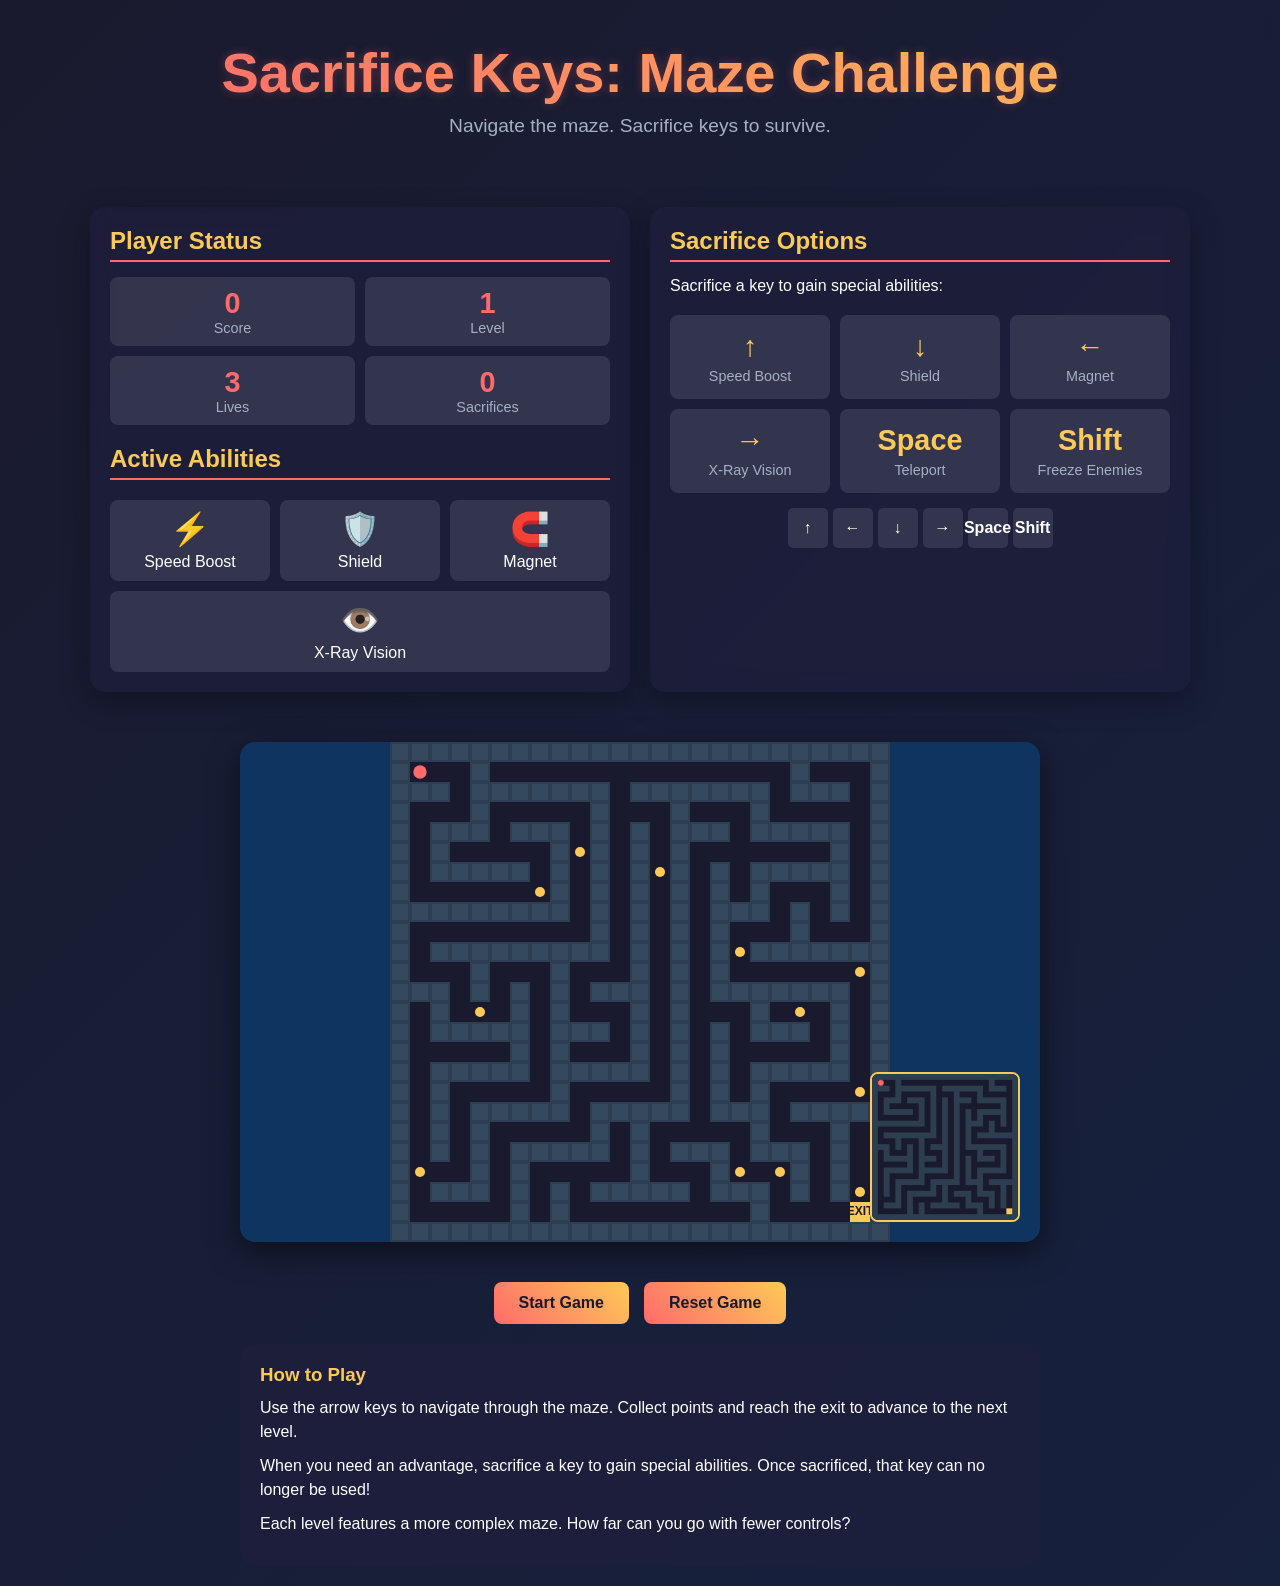
==== index.html @ 0e146a94 "completed keybound" ====
<!DOCTYPE html>
<html lang="en">
<head>
    <meta charset="UTF-8">
    <meta name="viewport" content="width=device-width, initial-scale=1.0">
    <title>Sacrifice Keys: Maze Challenge</title>
    <link rel="stylesheet" href="style.css">
</head>
<body>
    <div class="container">
        <header id="head">
            <h1>Sacrifice Keys: Maze Challenge</h1>
            <p class="subtitle">Navigate the maze. Sacrifice keys to survive.</p>
        </header>
        
        <div class="game-area" id="gameArea">
            <div class="player-section">
                <h2 class="section-title">Player Status</h2>
                <div class="stats">
                    <div class="stat">
                        <div class="stat-value" id="score">0</div>
                        <div class="stat-label">Score</div>
                    </div>
                    <div class="stat">
                        <div class="stat-value" id="level">1</div>
                        <div class="stat-label">Level</div>
                    </div>
                    <div class="stat">
                        <div class="stat-value" id="lives">3</div>
                        <div class="stat-label">Lives</div>
                    </div>
                    <div class="stat">
                        <div class="stat-value" id="sacrifices">0</div>
                        <div class="stat-label">Sacrifices</div>
                    </div>
                </div>
                
                <h3 class="section-title">Active Abilities</h3>
                <div class="abilities">
                    <div class="ability" id="ability-speed">
                        <div class="ability-icon">⚡</div>
                        <div>Speed Boost</div>
                    </div>
                    <div class="ability" id="ability-shield">
                        <div class="ability-icon">🛡️</div>
                        <div>Shield</div>
                    </div>
                    <div class="ability" id="ability-magnet">
                        <div class="ability-icon">🧲</div>
                        <div>Magnet</div>
                    </div>
                    <div class="ability" id="ability-vision">
                        <div class="ability-icon">👁️</div>
                        <div>X-Ray Vision</div>
                    </div>
                </div>
            </div>
            
            <div class="sacrifice-section">
                <h2 class="section-title">Sacrifice Options</h2>
                <p>Sacrifice a key to gain special abilities:</p>
                
                <div class="sacrifice-options">
                    <div class="sacrifice-option" data-key="ArrowUp" data-ability="speed">
                        <div class="key">↑</div>
                        <div class="sacrifice-effect">Speed Boost</div>
                    </div>
                    <div class="sacrifice-option" data-key="ArrowDown" data-ability="shield">
                        <div class="key">↓</div>
                        <div class="sacrifice-effect">Shield</div>
                    </div>
                    <div class="sacrifice-option" data-key="ArrowLeft" data-ability="magnet">
                        <div class="key">←</div>
                        <div class="sacrifice-effect">Magnet</div>
                    </div>
                    <div class="sacrifice-option" data-key="ArrowRight" data-ability="vision">
                        <div class="key">→</div>
                        <div class="sacrifice-effect">X-Ray Vision</div>
                    </div>
                    <div class="sacrifice-option" data-key="Space" data-ability="teleport">
                        <div class="key">Space</div>
                        <div class="sacrifice-effect">Teleport</div>
                    </div>
                    <div class="sacrifice-option" data-key="Shift" data-ability="freeze">
                        <div class="key">Shift</div>
                        <div class="sacrifice-effect">Freeze Enemies</div>
                    </div>
                </div>
                
                <div class="keyboard">
                    <div class="keyboard-key" data-key="ArrowUp">↑</div>
                    <div class="keyboard-key" data-key="ArrowLeft">←</div>
                    <div class="keyboard-key" data-key="ArrowDown">↓</div>
                    <div class="keyboard-key" data-key="ArrowRight">→</div>
                    <div class="keyboard-key" data-key="Space">Space</div>
                    <div class="keyboard-key" data-key="Shift">Shift</div>
                </div>
            </div>
        </div>
        
        <div class="maze-container">
            <canvas id="mazeCanvas"></canvas>
            <canvas class="mini-map" id="miniMap"></canvas>
            <div class="message" id="gameMessage">Game Over</div>
        </div>
        
        <div class="controls">
            <button id="startButton">Start Game</button>
            <button id="resetButton">Reset Game</button>
        </div>
        
        <div class="instructions" id="play">
            <h3>How to Play</h3>
            <p>Use the arrow keys to navigate through the maze. Collect points and reach the exit to advance to the next level.</p>
            <p>When you need an advantage, sacrifice a key to gain special abilities. Once sacrificed, that key can no longer be used!</p>
            <p>Each level features a more complex maze. How far can you go with fewer controls?</p>
        </div>
    </div>
    <script src="script.js"></script>
</body>
</html>
---- style.css ----
* {
            margin: 0;
            padding: 0;
            box-sizing: border-box;
            font-family: 'Segoe UI', Tahoma, Geneva, Verdana, sans-serif;
        }
        
        body {
            background: linear-gradient(135deg, #1a1a2e 0%, #16213e 100%);
            color: #fff;
            min-height: 100vh;
            display: flex;
            flex-direction: column;
            align-items: center;
            padding: 20px;
            overflow-x: hidden;
        }
        
        .container {
            max-width: 1100px;
            width: 100%;
            display: flex;
            flex-direction: column;
            align-items: center;
        }
        
        header {
            text-align: center;
            margin-bottom: 30px;
            padding: 20px;
            width: 100%;
        }
        
        h1 {
            font-size: 3.5rem;
            margin-bottom: 10px;
            background: linear-gradient(45deg, #ff6b6b, #feca57);
            -webkit-background-clip: text;
            background-clip: text;
            color: transparent;
            text-shadow: 0 0 10px rgba(255, 107, 107, 0.3);
        }
        
        .subtitle {
            font-size: 1.2rem;
            color: #a5b1c2;
            margin-bottom: 20px;
        }
        
        .game-area {
            display: flex;
            flex-wrap: wrap;
            gap: 20px;
            justify-content: center;
            width: 100%;
            margin-bottom: 30px;
        }
        
        .player-section {
            flex: 1;
            min-width: 300px;
            background: rgba(30, 30, 60, 0.7);
            border-radius: 15px;
            padding: 20px;
            box-shadow: 0 10px 30px rgba(0, 0, 0, 0.3);
            backdrop-filter: blur(10px);
        }
        
        .sacrifice-section {
            flex: 1;
            min-width: 300px;
            background: rgba(30, 30, 60, 0.7);
            border-radius: 15px;
            padding: 20px;
            box-shadow: 0 10px 30px rgba(0, 0, 0, 0.3);
            backdrop-filter: blur(10px);
        }
        
        .section-title {
            font-size: 1.5rem;
            margin-bottom: 15px;
            color: #feca57;
            border-bottom: 2px solid #ff6b6b;
            padding-bottom: 5px;
        }
        
        .stats {
            display: grid;
            grid-template-columns: 1fr 1fr;
            gap: 10px;
            margin-bottom: 20px;
        }
        
        .stat {
            background: rgba(255, 255, 255, 0.1);
            padding: 10px;
            border-radius: 8px;
            text-align: center;
        }
        
        .stat-value {
            font-size: 1.8rem;
            font-weight: bold;
            color: #ff6b6b;
        }
        
        .stat-label {
            font-size: 0.9rem;
            color: #a5b1c2;
        }
        
        .abilities {
            display: flex;
            flex-wrap: wrap;
            gap: 10px;
            margin-top: 20px;
        }
        
        .ability {
            background: rgba(255, 255, 255, 0.1);
            padding: 10px;
            border-radius: 8px;
            text-align: center;
            flex: 1;
            min-width: 120px;
            transition: transform 0.3s, box-shadow 0.3s;
        }
        
        .ability.active {
            background: rgba(255, 107, 107, 0.3);
            box-shadow: 0 0 15px rgba(255, 107, 107, 0.5);
            transform: scale(1.05);
        }
        
        .ability-icon {
            font-size: 2rem;
            margin-bottom: 5px;
        }
        
        .sacrifice-options {
            display: grid;
            grid-template-columns: repeat(3, 1fr);
            gap: 10px;
            margin-top: 20px;
        }
        
        .sacrifice-option {
            background: rgba(255, 255, 255, 0.1);
            padding: 15px;
            border-radius: 8px;
            text-align: center;
            cursor: pointer;
            transition: all 0.3s;
        }
        
        .sacrifice-option:hover {
            background: rgba(255, 107, 107, 0.3);
            transform: translateY(-5px);
        }
        
        .sacrifice-option.sacrificed {
            background: rgba(100, 100, 100, 0.5);
            opacity: 0.5;
            cursor: not-allowed;
        }
        
        .key {
            font-size: 1.8rem;
            font-weight: bold;
            color: #feca57;
            margin-bottom: 5px;
        }
        
        .sacrifice-effect {
            font-size: 0.9rem;
            color: #a5b1c2;
        }
        
        .maze-container {
            width: 100%;
            max-width: 800px;
            height: 500px;
            background: rgba(0, 0, 0, 0.3);
            border-radius: 15px;
            overflow: hidden;
            margin: 20px 0;
            position: relative;
            box-shadow: 0 10px 30px rgba(0, 0, 0, 0.5);
        }
        
        #mazeCanvas {
            width: 100%;
            height: 100%;
        }
        
        .controls {
            display: flex;
            gap: 15px;
            margin-top: 20px;
        }
        
        button {
            padding: 12px 25px;
            border: none;
            border-radius: 8px;
            background: linear-gradient(45deg, #ff6b6b, #feca57);
            color: #1a1a2e;
            font-weight: bold;
            cursor: pointer;
            transition: transform 0.3s, box-shadow 0.3s;
            font-size: 1rem;
        }
        
        button:hover {
            transform: translateY(-3px);
            box-shadow: 0 5px 15px rgba(255, 107, 107, 0.4);
        }
        
        button:disabled {
            background: #555;
            color: #999;
            cursor: not-allowed;
            transform: none;
            box-shadow: none;
        }
        
        .message {
            position: absolute;
            top: 50%;
            left: 50%;
            transform: translate(-50%, -50%);
            background: rgba(0, 0, 0, 0.8);
            padding: 20px 40px;
            border-radius: 10px;
            text-align: center;
            font-size: 1.5rem;
            color: #feca57;
            display: none;
            z-index: 10;
            box-shadow: 0 0 30px rgba(255, 107, 107, 0.5);
        }
        
        .instructions {
            background: rgba(30, 30, 60, 0.7);
            border-radius: 15px;
            padding: 20px;
            margin-top: 20px;
            width: 100%;
            max-width: 800px;
        }
        
        .instructions h3 {
            color: #feca57;
            margin-bottom: 10px;
        }
        
        .instructions p {
            margin-bottom: 10px;
            line-height: 1.5;
        }
        
        .keyboard {
            display: flex;
            flex-wrap: wrap;
            justify-content: center;
            gap: 5px;
            margin-top: 15px;
            max-width: 600px;
        }
        
        .keyboard-key {
            width: 40px;
            height: 40px;
            background: rgba(255, 255, 255, 0.1);
            display: flex;
            align-items: center;
            justify-content: center;
            border-radius: 5px;
            font-weight: bold;
            transition: all 0.3s;
        }
        
        .keyboard-key.sacrificed {
            background: rgba(255, 107, 107, 0.3);
            transform: scale(0.9);
            opacity: 0.7;
        }
        
        .progress-bar {
            width: 100%;
            height: 10px;
            background: rgba(255, 255, 255, 0.1);
            border-radius: 5px;
            margin-top: 10px;
            overflow: hidden;
        }
        
        .progress {
            height: 100%;
            background: linear-gradient(90deg, #ff6b6b, #feca57);
            width: 0%;
            transition: width 0.5s;
        }
        
        .mini-map {
            width: 150px;
            height: 150px;
            background: rgba(0, 0, 0, 0.5);
            border: 2px solid #feca57;
            border-radius: 8px;
            position: absolute;
            bottom: 20px;
            right: 20px;
            z-index: 5;
        }
        
        @media (max-width: 768px) {
            .game-area {
                flex-direction: column;
            }
            
            .sacrifice-options {
                grid-template-columns: repeat(2, 1fr);
            }
            
            h1 {
                font-size: 2.5rem;
            }
            
            .mini-map {
                width: 100px;
                height: 100px;
                bottom: 10px;
                right: 10px;
            }
        }
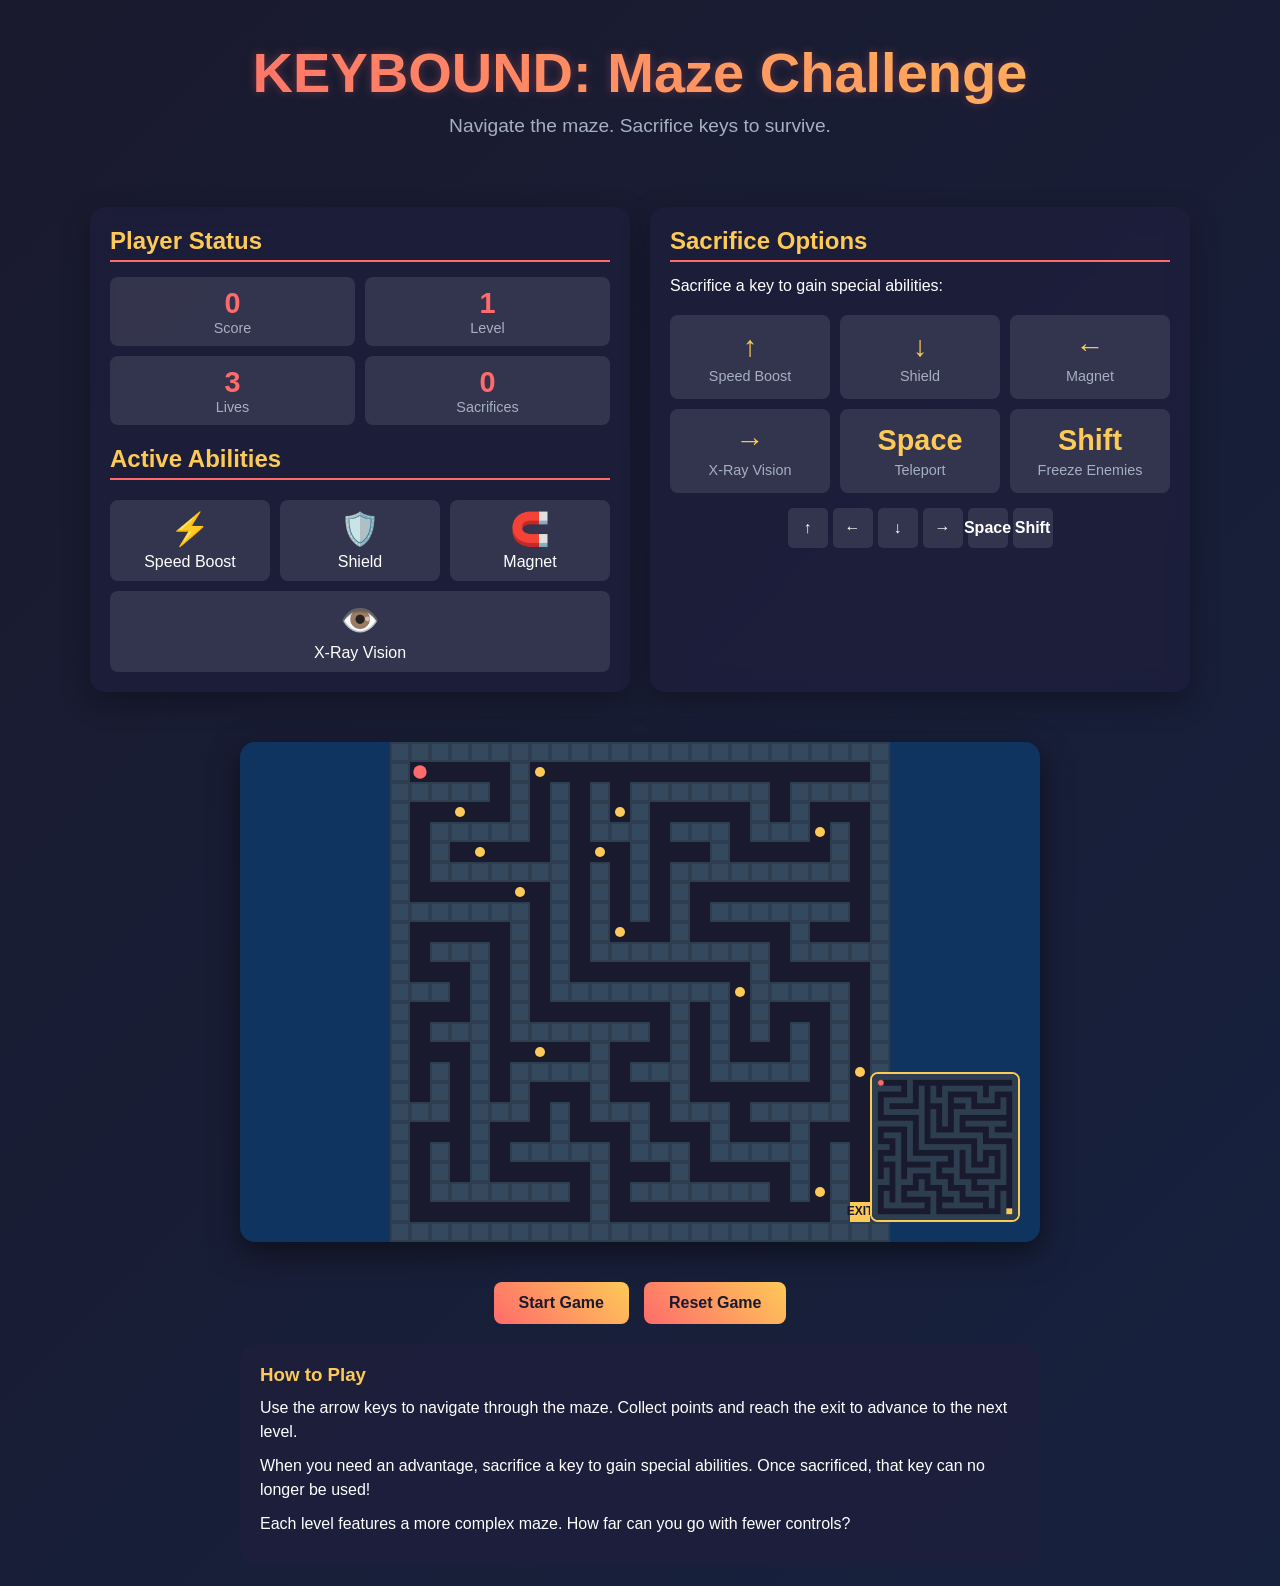
==== commit aecea643: "completed keybound" ====
--- a/index.html
+++ b/index.html
@@ -3,13 +3,13 @@
 <head>
     <meta charset="UTF-8">
     <meta name="viewport" content="width=device-width, initial-scale=1.0">
-    <title>Sacrifice Keys: Maze Challenge</title>
+    <title>KEYBOUND: Maze Challenge</title>
     <link rel="stylesheet" href="style.css">
 </head>
 <body>
     <div class="container">
         <header id="head">
-            <h1>Sacrifice Keys: Maze Challenge</h1>
+            <h1> KEYBOUND: Maze Challenge</h1>
             <p class="subtitle">Navigate the maze. Sacrifice keys to survive.</p>
         </header>
         
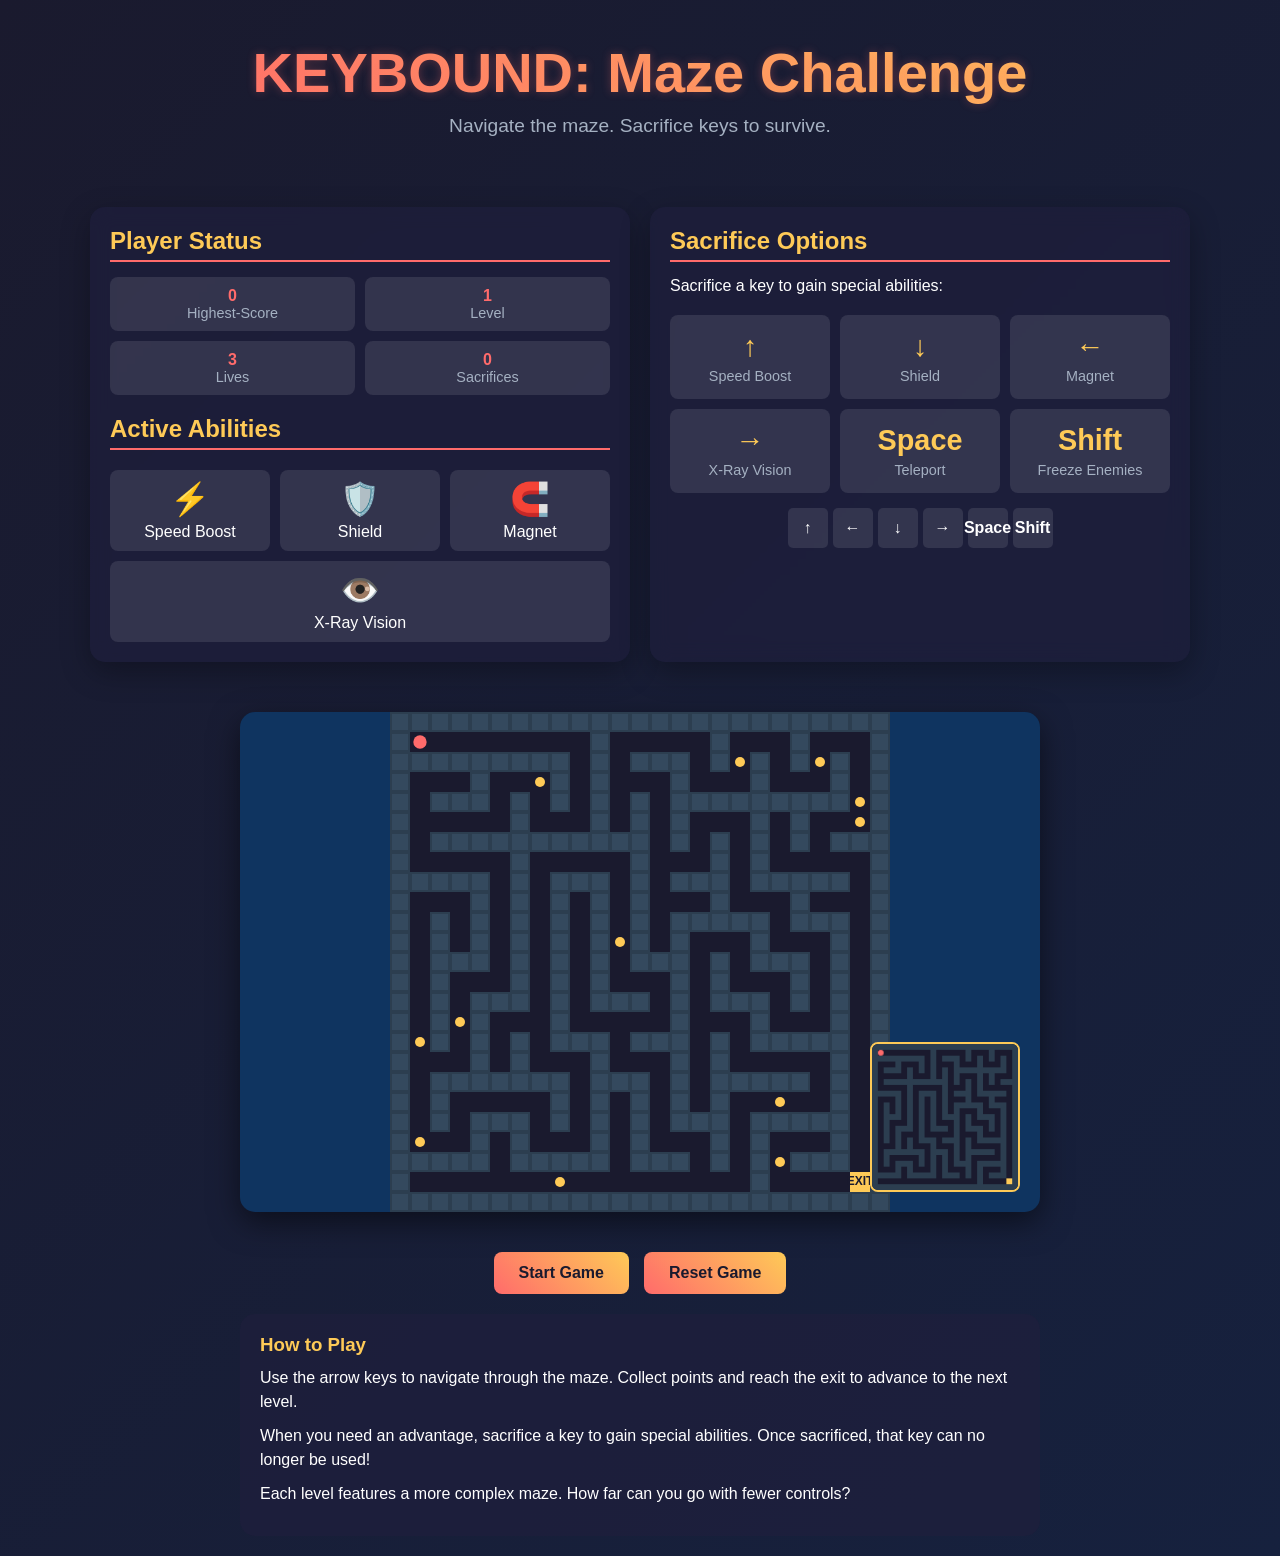
==== commit 860bc3a2: "completed keybound" ====
--- a/index.html
+++ b/index.html
@@ -18,15 +18,15 @@
                 <h2 class="section-title">Player Status</h2>
                 <div class="stats">
                     <div class="stat">
-                        <div class="stat-value" id="score">0</div>
-                        <div class="stat-label">Score</div>
+                        <div class="stat-value" id="high">0</div>
+                        <div class="stat-label">Highest-Score</div>
                     </div>
                     <div class="stat">
-                        <div class="stat-value" id="level">1</div>
+                        <div class="stat-value" id="leve">1</div>
                         <div class="stat-label">Level</div>
                     </div>
                     <div class="stat">
-                        <div class="stat-value" id="lives">3</div>
+                        <div class="stat-value" id="">3</div>
                         <div class="stat-label">Lives</div>
                     </div>
                     <div class="stat">
@@ -99,6 +99,11 @@
         </div>
         
         <div class="maze-container">
+            <div id="gamestats">
+                <span class="stat-value" id="score"></span>
+                <span class="stat-value" id="lives"></span>
+                <span class="stat-value" id="level"></span>
+            </div>
             <canvas id="mazeCanvas"></canvas>
             <canvas class="mini-map" id="miniMap"></canvas>
             <div class="message" id="gameMessage">Game Over</div>
--- a/style.css
+++ b/style.css
@@ -99,8 +99,8 @@
         }
         
         .stat-value {
-            font-size: 1.8rem;
-            font-weight: bold;
+            font-size: 1rem;
+            font-weight: 700;
             color: #ff6b6b;
         }
         
@@ -193,6 +193,10 @@
             height: 100%;
         }
         
+        #gamestats{
+            display: flex;
+            justify-content: space-between;
+        }
         .controls {
             display: flex;
             gap: 15px;
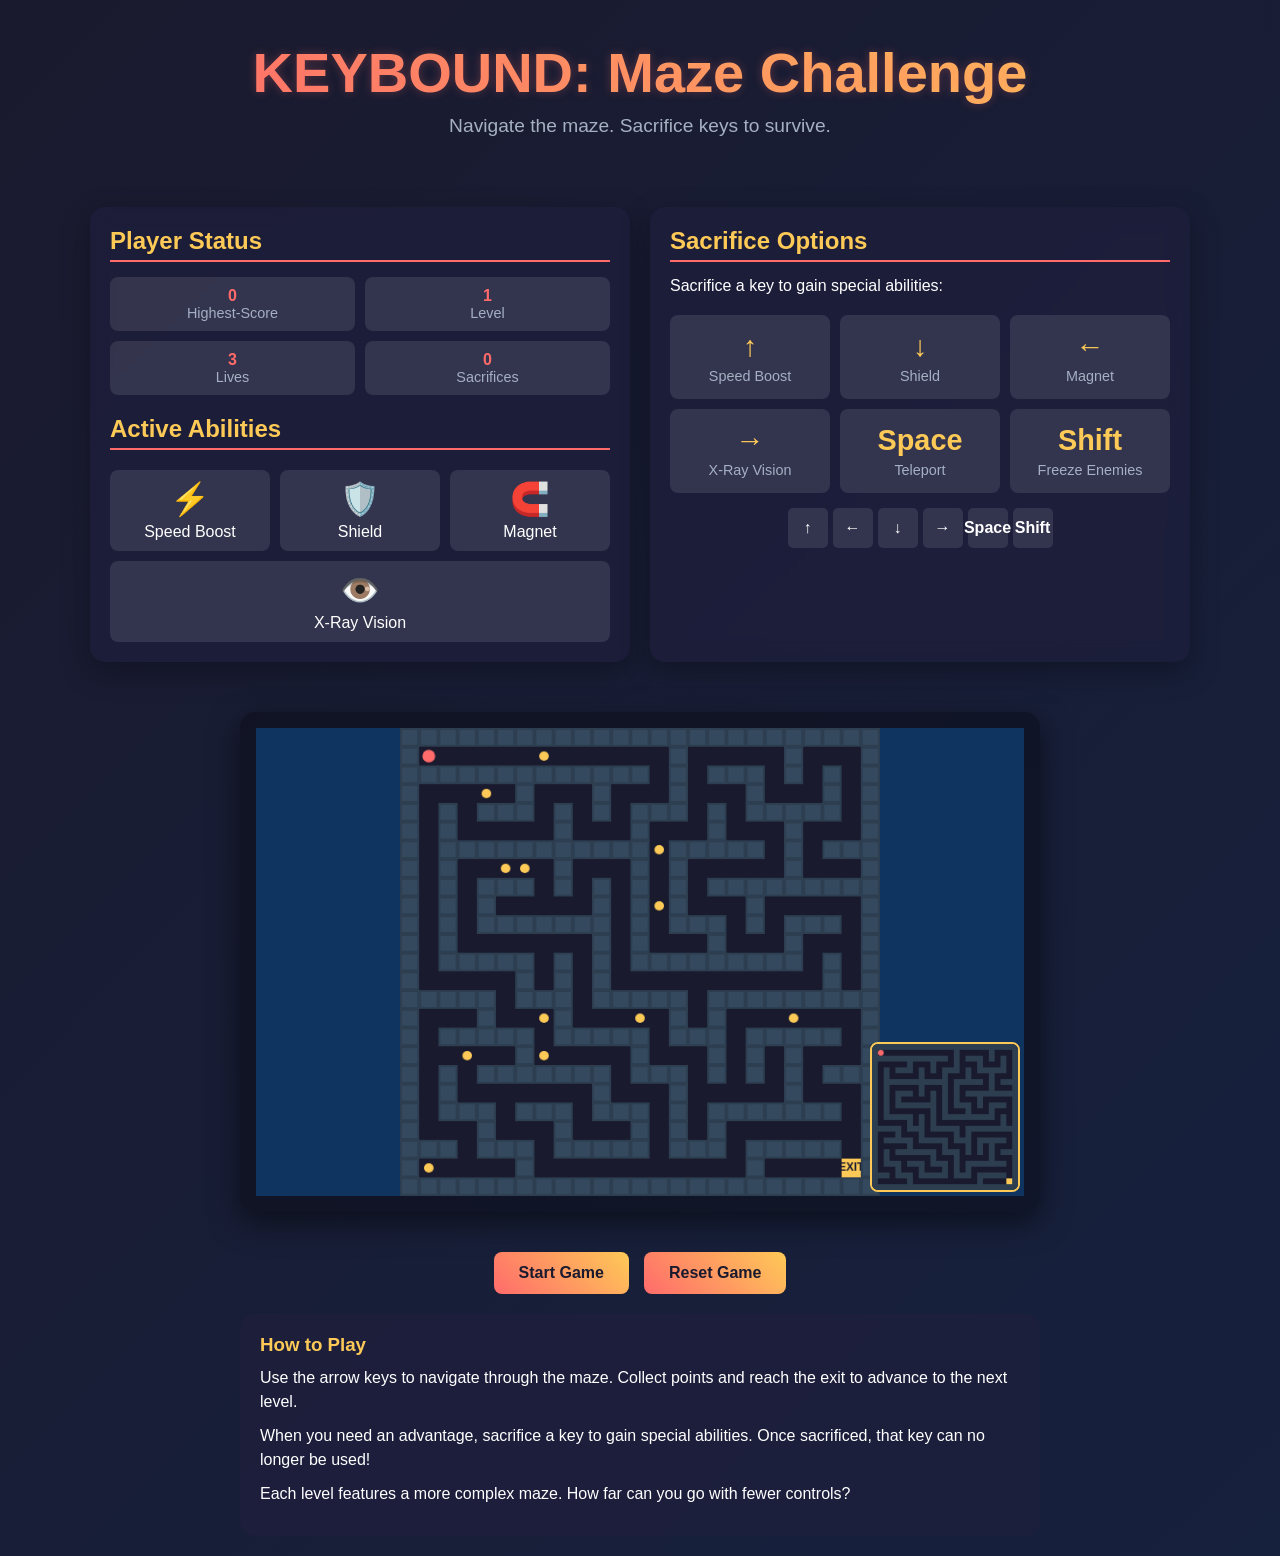
==== commit 0e2f7f12: "completed keybound" ====
--- a/index.html
+++ b/index.html
@@ -107,6 +107,13 @@
             <canvas id="mazeCanvas"></canvas>
             <canvas class="mini-map" id="miniMap"></canvas>
             <div class="message" id="gameMessage">Game Over</div>
+            
+            <div id="onscreen-controls" style="display:none; text-align:center; margin:10px 0;">
+                <button class="nav-btn" data-dir="ArrowUp">↑</button>
+                <button class="nav-btn" data-dir="ArrowLeft">←</button>
+                <button class="nav-btn" data-dir="ArrowDown">↓</button>
+                <button class="nav-btn" data-dir="ArrowRight">→</button>
+            </div>
         </div>
         
         <div class="controls">
--- a/style.css
+++ b/style.css
@@ -186,6 +186,7 @@
             margin: 20px 0;
             position: relative;
             box-shadow: 0 10px 30px rgba(0, 0, 0, 0.5);
+            padding: 1rem;
         }
         
         #mazeCanvas {
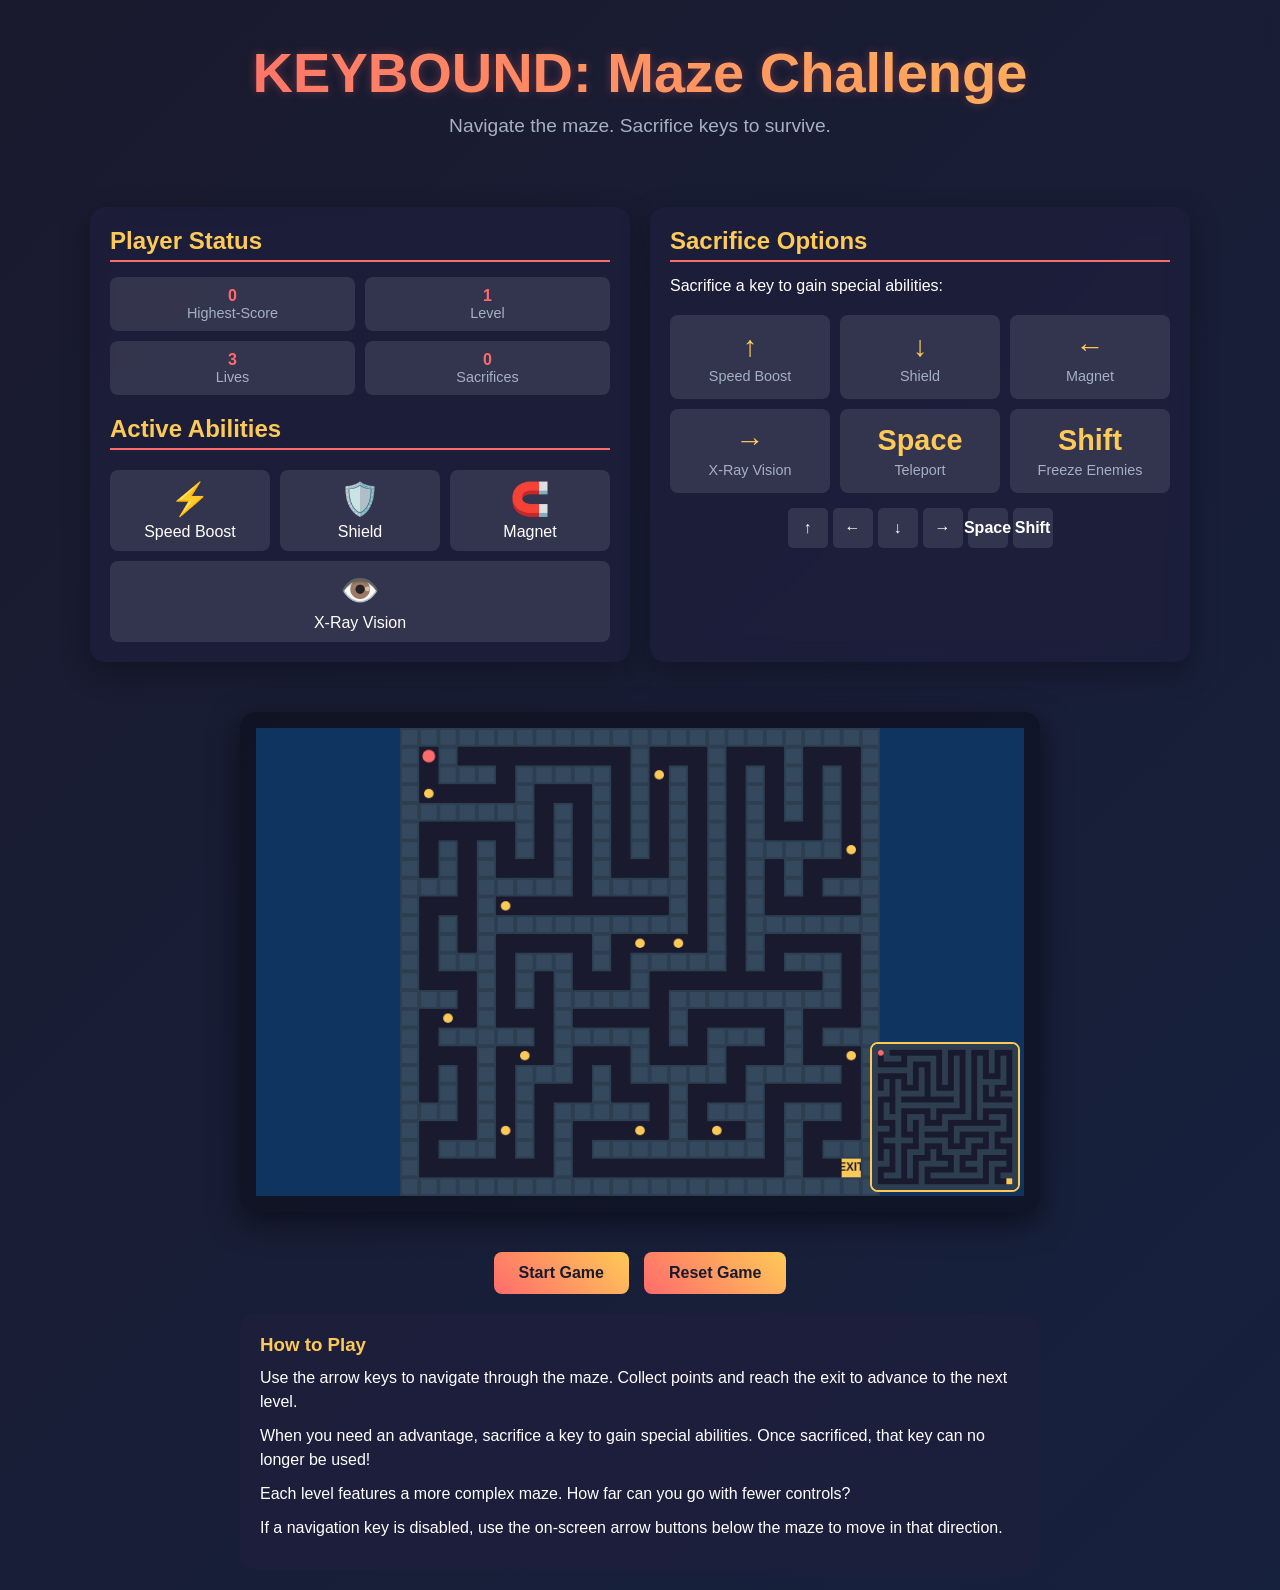
==== commit 9588b53e: "completed keybound" ====
--- a/index.html
+++ b/index.html
@@ -126,6 +126,7 @@
             <p>Use the arrow keys to navigate through the maze. Collect points and reach the exit to advance to the next level.</p>
             <p>When you need an advantage, sacrifice a key to gain special abilities. Once sacrificed, that key can no longer be used!</p>
             <p>Each level features a more complex maze. How far can you go with fewer controls?</p>
+            <p>If a navigation key is disabled, use the on-screen arrow buttons below the maze to move in that direction.</p>
         </div>
     </div>
     <script src="script.js"></script>
